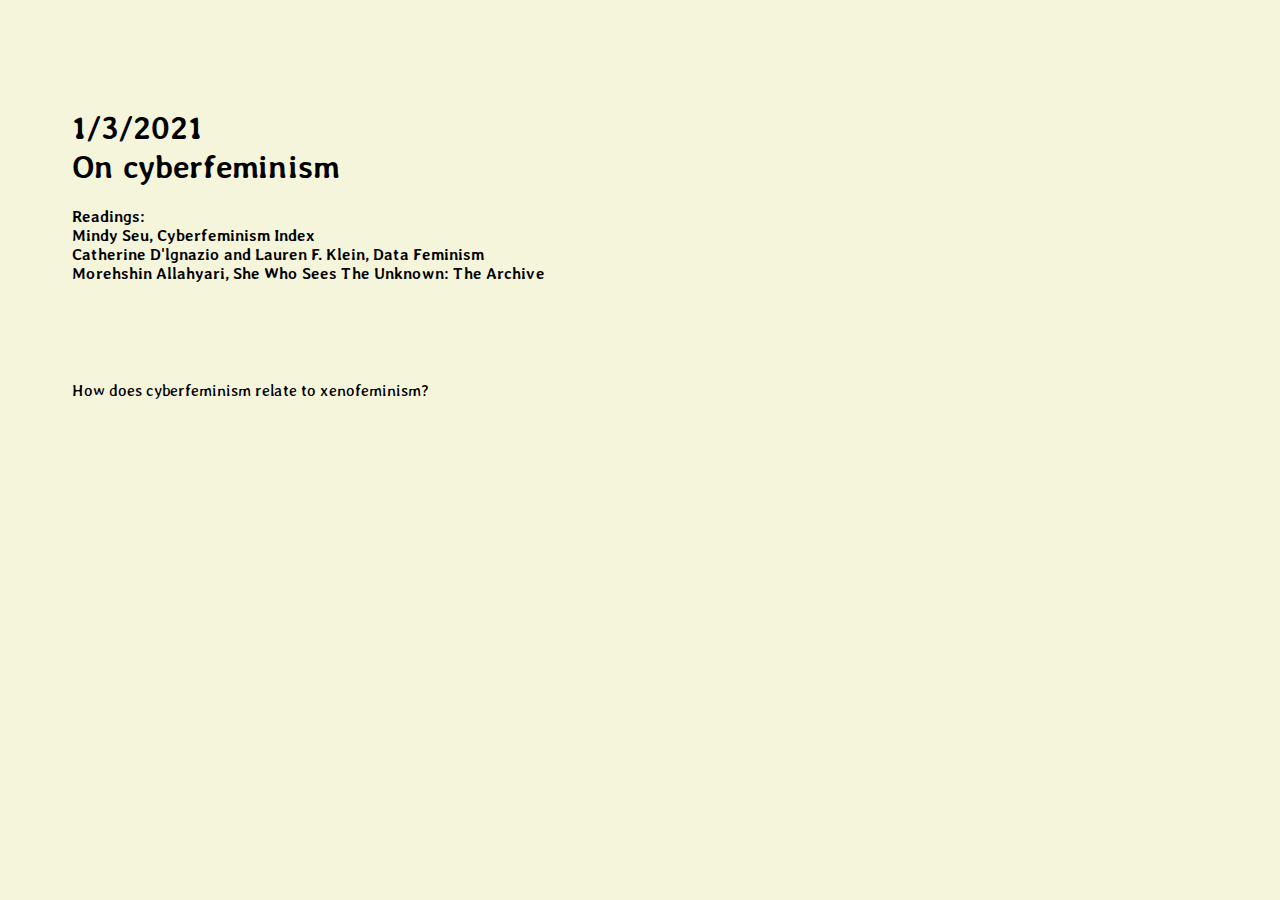
==== cyberfeminism.html @ 20d267c2 "readings" ====
<!DOCTYPE html>
<html>

<head>
    <title>On cyberfeminism</title>
    <meta charset="utf-8" />
    <link rel="stylesheet" href="index.css">
    <link rel="preconnect" href="https://fonts.gstatic.com">
    <link href="https://fonts.googleapis.com/css2?family=Averia+Libre:ital,wght@0,300;0,400;0,700;1,300;1,400;1,700&display=swap" rel="stylesheet">

    <style>
        body {
            background-color: beige;
        }

        a {
            color: inherit;
            /* blue colors for links too */
        }

        a:hover {
            background-color: #D2F898;
        }

    </style>
    <link rel="icon" href="assets/dumpling.png" type="image/png" sizes="16x16">

</head>

<body>

    <div class=reading1>
        <h1>
            1/3/2021
            <br>
            On cyberfeminism
        </h1>

        <h4> Readings:
            <br>
            Mindy Seu, Cyberfeminism Index
            <br>
            Catherine D'lgnazio and Lauren F. Klein, Data Feminism
            <br>
            Morehshin Allahyari, She Who Sees The Unknown: The Archive


        </h4>


        <p>
           

            <br>
            <br>

           

            <br>
            <br>
           How does cyberfeminism relate to xenofeminism? 
            <br>
            <br>
            
        </p>

    </div>



</body>

</html>
---- index.css ----
/*HOMEPAGE*/

.intro{
    font-family: 'Averia Libre', cursive;
    margin-left: 5vw;
    margin-right: 10vw;
}


.row{
    margin-left: 5vw;
    font-family: 'Averia Libre', cursive;
}

*{
  box-sizing: border-box;
}

/* Create four equal columns that floats next to each other */
.column {
  float: left;
  width: 25%;
  padding: 10px;
  height: 300px; /* Should be removed. Only for demonstration */
}

/* Clear floats after the columns */
.row:after {
  content: "";
  display: table;
  clear: both;
}

#gif{
    position: absolute;
    z-index: 2;
    margin-left: 5%;
    margin-top: -12%;
/*
    margin-left: 12vw;
    margin-top: -45vh;
*/
}

.creds{
    font-family: 'Averia Libre', cursive;
    font-size: 12px;
    margin-left: 6vw;
    margin-top: 13vh;
    
}

iframe{
    width:275px;
    height: 275px;
} 


/*END OF HOMEPAGE*/

/*READING RESPONSE PAGES*/

.reading1{
    font-family: 'Averia Libre', cursive;
    margin-left: 5vw;
    margin-top: 12vh;
    margin-right: 5vw;
}
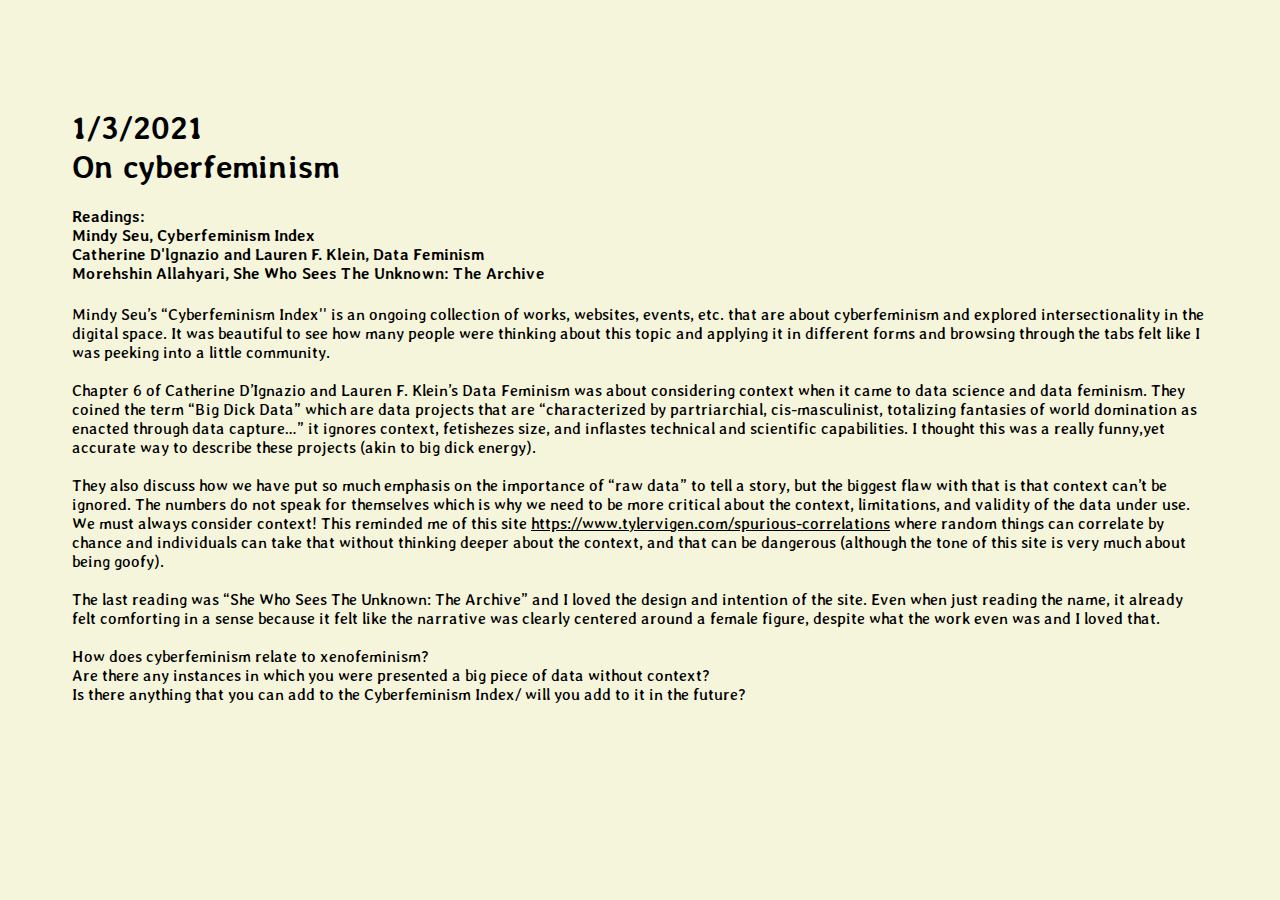
==== commit fd5ec04c: "moorrrree" ====
--- a/cyberfeminism.html
+++ b/cyberfeminism.html
@@ -49,19 +49,27 @@
 
 
         <p>
-           
+            Mindy Seu’s “Cyberfeminism Index'' is an ongoing collection of works, websites, events, etc. that are about cyberfeminism and explored intersectionality in the digital space. It was beautiful to see how many people were thinking about this topic and applying it in different forms and browsing through the tabs felt like I was peeking into a little community.
 
             <br>
             <br>
-
-           
+            Chapter 6 of Catherine D’Ignazio and Lauren F. Klein’s Data Feminism was about considering context when it came to data science and data feminism. They coined the term “Big Dick Data” which are data projects that are “characterized by partriarchial, cis-masculinist, totalizing fantasies of world domination as enacted through data capture…” it ignores context, fetishezes size, and inflastes technical and scientific capabilities. I thought this was a really funny,yet accurate way to describe these projects (akin to big dick energy).
 
             <br>
             <br>
-           How does cyberfeminism relate to xenofeminism? 
+            They also discuss how we have put so much emphasis on the importance of “raw data” to tell a story, but the biggest flaw with that is that context can’t be ignored. The numbers do not speak for themselves which is why we need to be more critical about the context, limitations, and validity of the data under use. We must always consider context! This reminded me of this site <a href="https://www.tylervigen.com/spurious-correlations">https://www.tylervigen.com/spurious-correlations</a> where random things can correlate by chance and individuals can take that without thinking deeper about the context, and that can be dangerous (although the tone of this site is very much about being goofy).
             <br>
             <br>
-            
+
+            The last reading was “She Who Sees The Unknown: The Archive” and I loved the design and intention of the site. Even when just reading the name, it already felt comforting in a sense because it felt like the narrative was clearly centered around a female figure, despite what the work even was and I loved that.
+            <br>
+            <br>
+            How does cyberfeminism relate to xenofeminism?
+            <br>
+            Are there any instances in which you were presented a big piece of data without context? 
+            <br>
+            Is there anything that you can add to the Cyberfeminism Index/ will you add to it in the future? 
+
         </p>
 
     </div>
